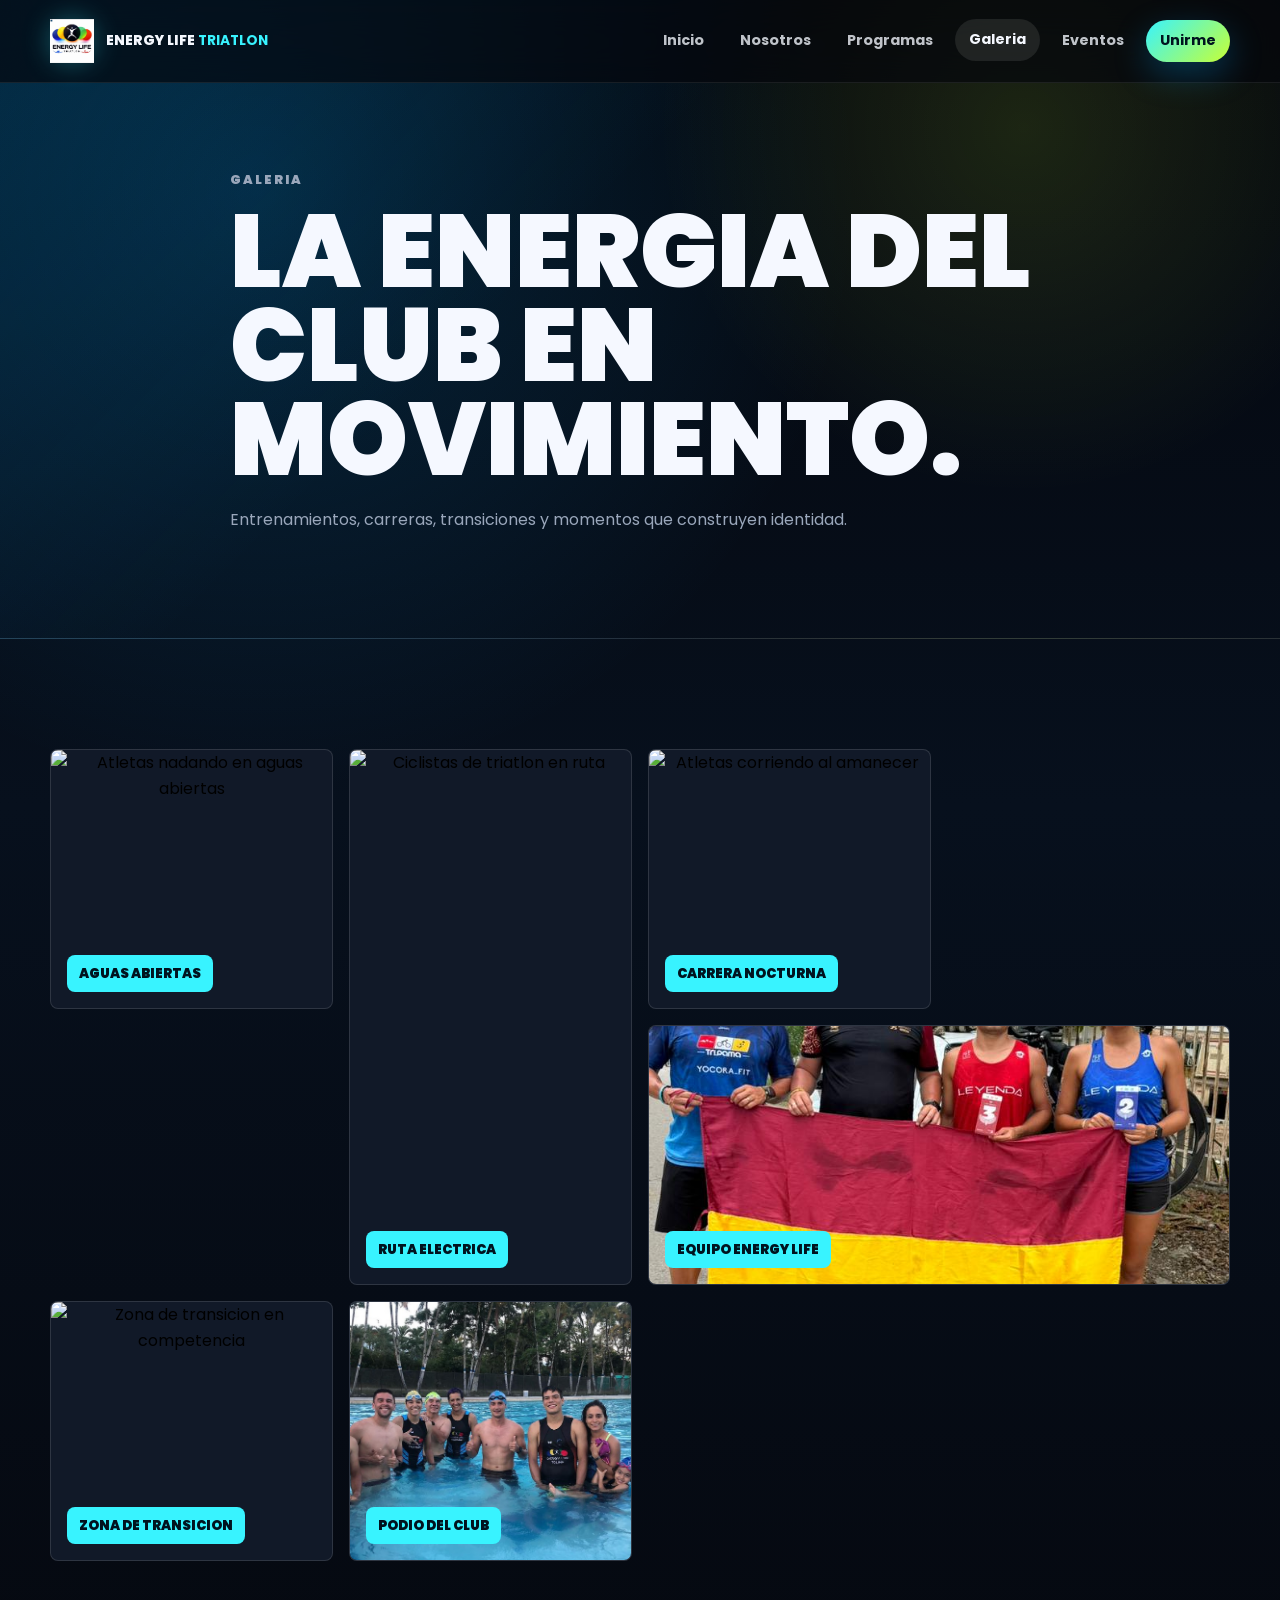
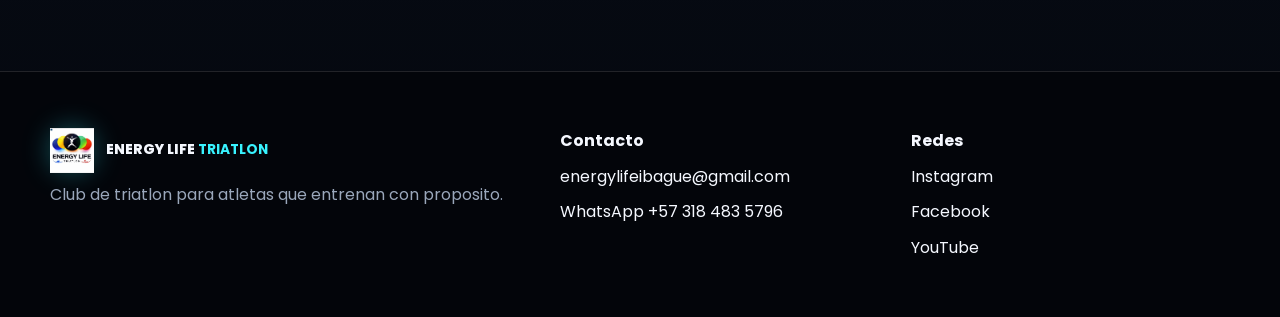
==== galeria.html @ 3352676f "Actualización" ====
<!DOCTYPE html>
<html lang="es">
<head>
  <meta charset="UTF-8">
  <meta name="viewport" content="width=device-width, initial-scale=1.0">
  <meta name="description" content="Galeria de entrenamientos, competencias y comunidad de Energy Life Triatlon.">
  <title>Galeria | Energy Life Triatlon</title>
  <link rel="preconnect" href="https://fonts.googleapis.com">
  <link rel="preconnect" href="https://fonts.gstatic.com" crossorigin>
  <link href="https://fonts.googleapis.com/css2?family=Poppins:wght@400;500;600;700;800;900&display=swap" rel="stylesheet">
  <link rel="stylesheet" href="css/styles.css">
</head>
<body>
  <header class="site-header">
    <nav class="navbar container" aria-label="Navegacion principal">
      <a class="brand" href="index.html"><span class="brand-mark"><img src="images/log.png" alt="Energy Life Triatlon"></span><span class="brand-text">Energy Life <strong>Triatlon</strong></span></a>
      <button class="nav-toggle" type="button" aria-label="Abrir menu" aria-expanded="false"><span></span><span></span><span></span></button>
      <ul class="nav-menu">
        <li><a href="index.html">Inicio</a></li>
        <li><a href="nosotros.html">Nosotros</a></li>
        <li><a href="programas.html">Programas</a></li>
        <li><a class="active" href="galeria.html">Galeria</a></li>
        <li><a href="eventos.html">Eventos</a></li>
        <li><a class="nav-cta" href="contacto.html">Unirme</a></li>
      </ul>
    </nav>
  </header>

  <main>
    <section class="page-hero">
      <div class="container narrow reveal">
        <p class="eyebrow">Galeria</p>
        <h1>La energia del club en movimiento.</h1>
        <p>Entrenamientos, carreras, transiciones y momentos que construyen identidad.</p>
      </div>
    </section>

    <section class="section">
      <div class="container gallery-grid">
        <button class="gallery-item reveal" type="button" data-lightbox="images/gallery-swim.svg" data-title="Aguas abiertas"><img src="images/gallery-swim.svg" alt="Atletas nadando en aguas abiertas"><span>Aguas abiertas</span></button>
        <button class="gallery-item tall reveal" type="button" data-lightbox="images/gallery-bike.svg" data-title="Ruta electrica"><img src="images/gallery-bike.svg" alt="Ciclistas de triatlon en ruta"><span>Ruta electrica</span></button>
        <button class="gallery-item reveal" type="button" data-lightbox="images/gallery-run.svg" data-title="Carrera nocturna"><img src="images/gallery-run.svg" alt="Atletas corriendo al amanecer"><span>Carrera nocturna</span></button>
        <button class="gallery-item wide reveal" type="button" data-lightbox="images/gallery-team.svg" data-title="Equipo Energy Life"><img src="images/equipo trabajo.jpeg" alt="Equipo Energy Life Triatlon reunido"><span>Equipo Energy Life</span></button>
        <button class="gallery-item reveal" type="button" data-lightbox="images/gallery-transition.svg" data-title="Zona de transicion"><img src="images/gallery-transition.svg" alt="Zona de transicion en competencia"><span>Zona de transicion</span></button>
        <button class="gallery-item reveal" type="button" data-lightbox="images/gallery-podium.svg" data-title="Podio del club"><img src="images/trayectoria 1.png" alt="Atletas celebrando resultados en podio"><span>Podio del club</span></button>
      </div>
    </section>
  </main>

  <div class="lightbox" aria-hidden="true">
    <button class="lightbox-close" type="button" aria-label="Cerrar galeria">&times;</button>
    <img src="images/trayectoria 1.png" alt="">
    <p></p>
  </div>

  <footer class="site-footer">
    <div class="container footer-grid">
      <div><a class="brand" href="index.html"><span class="brand-mark"><img src="images/log.png" alt="Energy Life Triatlon"></span><span class="brand-text">Energy Life <strong>Triatlon</strong></span></a><p>Club de triatlon para atletas que entrenan con proposito.</p></div>
      <div><strong>Contacto</strong><a href="mailto:energylifeibague@gmail.com">energylifeibague@gmail.com</a><a href="https://wa.me/573184835796">WhatsApp +57 318 483 5796</a></div>
      <div><strong>Redes</strong><a href="https://www.instagram.com/energy_life_triatlon?utm_source=ig_web_button_share_sheet&igsh=ZDNlZDc0MzIxNw==">Instagram</a><a href="https://www.facebook.com/energylifeibague">Facebook</a><a href="https://www.youtube.com/@JuliethArboledaMachado">YouTube</a></div>
    </div>
  </footer>
  <script src="js/script.js"></script>
</body>
</html>
---- css/styles.css ----
/* Sistema visual premium para Energy Life Triatlon */
:root {
  --bg: #05070d;
  --bg-soft: #0b111d;
  --panel: rgba(13, 21, 35, 0.82);
  --panel-solid: #111928;
  --line: rgba(255, 255, 255, 0.12);
  --text: #f5f8ff;
  --muted: #9aa7bb;
  --electric: #00a7ff;
  --electric-2: #38f3ff;
  --lime: #c7ff35;
  --red: #ff2d55;
  --shadow: 0 24px 80px rgba(0, 167, 255, 0.18);
  --radius: 8px;
}

* {
  box-sizing: border-box;
}

html {
  scroll-behavior: smooth;
}

body {
  margin: 0;
  font-family: "Poppins", Arial, sans-serif;
  color: var(--text);
  background:
    radial-gradient(circle at 20% 10%, rgba(0, 167, 255, 0.18), transparent 30%),
    linear-gradient(180deg, #04060c 0%, #07101d 42%, #05070d 100%);
  line-height: 1.6;
  overflow-x: hidden;
}

body.nav-open {
  overflow: hidden;
}

img {
  display: block;
  max-width: 100%;
}

a {
  color: inherit;
  text-decoration: none;
}

button,
input,
textarea,
select {
  font: inherit;
}

.container {
  width: min(1180px, calc(100% - 40px));
  margin: 0 auto;
}

.narrow {
  max-width: 820px;
}

.site-header {
  position: fixed;
  inset: 0 0 auto;
  z-index: 50;
  border-bottom: 1px solid rgba(255, 255, 255, 0.08);
  background: rgba(5, 7, 13, 0.68);
  backdrop-filter: blur(18px);
}

.navbar {
  min-height: 82px;
  display: flex;
  align-items: center;
  justify-content: space-between;
  gap: 24px;
}

.brand {
  display: inline-flex;
  align-items: center;
  gap: 12px;
  min-width: fit-content;
}

.brand-mark {
  display: grid;
  place-items: center;
  width: 44px;
  height: 44px;
  color: #00131f;
  background: linear-gradient(135deg, var(--electric-2), var(--lime));
  border-radius: 50%;
  font-size: 0.78rem;
  font-weight: 900;
  letter-spacing: 0;
  box-shadow: 0 0 28px rgba(56, 243, 255, 0.36);
}

.brand-text {
  font-weight: 800;
  letter-spacing: 0;
  text-transform: uppercase;
  font-size: 0.86rem;
}

.brand-text strong {
  color: var(--electric-2);
}

.nav-menu {
  display: flex;
  align-items: center;
  gap: 8px;
  padding: 0;
  margin: 0;
  list-style: none;
}

.nav-menu a {
  display: inline-flex;
  align-items: center;
  min-height: 42px;
  padding: 0 14px;
  color: rgba(245, 248, 255, 0.78);
  border-radius: 999px;
  font-size: 0.9rem;
  font-weight: 700;
  transition: color 0.25s ease, background 0.25s ease, transform 0.25s ease;
}

.nav-menu a:hover,
.nav-menu a.active {
  color: var(--text);
  background: rgba(255, 255, 255, 0.09);
  transform: translateY(-1px);
}

.nav-menu .nav-cta {
  color: #00131f;
  background: linear-gradient(135deg, var(--electric-2), var(--lime));
  box-shadow: 0 12px 34px rgba(0, 167, 255, 0.28);
}

.nav-toggle {
  display: none;
  width: 44px;
  height: 44px;
  border: 1px solid var(--line);
  border-radius: var(--radius);
  background: rgba(255, 255, 255, 0.06);
  cursor: pointer;
}

.nav-toggle span {
  display: block;
  width: 20px;
  height: 2px;
  margin: 5px auto;
  background: var(--text);
  transition: transform 0.25s ease, opacity 0.25s ease;
}

.hero {
  position: relative;
  min-height: 100vh;
  display: grid;
  align-items: end;
  isolation: isolate;
  overflow: hidden;
}

.hero-media {
  position: absolute;
  inset: 0;
  width: 100%;
  height: 100%;
  object-fit: cover;
  z-index: -3;
}

.hero-overlay {
  position: absolute;
  inset: 0;
  z-index: -2;
  background:
    linear-gradient(90deg, rgba(5, 7, 13, 0.94) 0%, rgba(5, 7, 13, 0.58) 46%, rgba(5, 7, 13, 0.22) 100%),
    linear-gradient(180deg, rgba(5, 7, 13, 0.18) 0%, rgba(5, 7, 13, 0.98) 100%);
}

.hero-content {
  padding: 160px 0 110px;
}

.eyebrow {
  margin: 0 0 14px;
  color: var(--electric-2);
  font-size: 0.78rem;
  font-weight: 900;
  letter-spacing: 0.16em;
  text-transform: uppercase;
}

h1,
h2,
h3,
p {
  margin-top: 0;
}

h1 {
  max-width: 920px;
  margin-bottom: 20px;
  font-size: clamp(3.2rem, 8vw, 7.8rem);
  line-height: 0.92;
  font-weight: 900;
  letter-spacing: 0;
  text-transform: uppercase;
}

h2 {
  margin-bottom: 18px;
  font-size: clamp(2rem, 4vw, 4.4rem);
  line-height: 1.02;
  font-weight: 900;
  letter-spacing: 0;
  text-transform: uppercase;
}

h3 {
  margin-bottom: 12px;
  font-size: 1.2rem;
  line-height: 1.2;
}

.hero-copy {
  max-width: 660px;
  color: rgba(245, 248, 255, 0.82);
  font-size: clamp(1rem, 2vw, 1.24rem);
}

.hero-actions,
.cta-content,
.section-heading {
  display: flex;
  align-items: center;
  gap: 16px;
  flex-wrap: wrap;
}

.btn {
  display: inline-flex;
  align-items: center;
  justify-content: center;
  min-height: 50px;
  padding: 0 22px;
  border: 1px solid transparent;
  border-radius: var(--radius);
  font-weight: 900;
  text-transform: uppercase;
  transition: transform 0.25s ease, box-shadow 0.25s ease, border-color 0.25s ease, background 0.25s ease;
}

.btn:hover {
  transform: translateY(-3px);
}

.btn-primary {
  color: #00131f;
  background: linear-gradient(135deg, var(--electric-2), var(--lime));
  box-shadow: 0 18px 42px rgba(0, 167, 255, 0.28);
}

.btn-ghost {
  color: var(--text);
  border-color: rgba(255, 255, 255, 0.22);
  background: rgba(255, 255, 255, 0.06);
}

.btn-ghost:hover {
  border-color: var(--electric-2);
  box-shadow: 0 18px 42px rgba(0, 167, 255, 0.18);
}

.stats-band {
  border-block: 1px solid var(--line);
  background: rgba(255, 255, 255, 0.035);
}

.stats-grid {
  display: grid;
  grid-template-columns: repeat(4, 1fr);
}

.stats-grid article {
  padding: 34px 28px;
  border-left: 1px solid var(--line);
}

.stats-grid article:last-child {
  border-right: 1px solid var(--line);
}

.stats-grid strong {
  display: block;
  color: var(--electric-2);
  font-size: clamp(2rem, 4vw, 4rem);
  line-height: 1;
  font-weight: 900;
}

.stats-grid span,
.footer-grid p,
.section-copy p,
.program-card p,
.info-card p,
.value-card p,
.coach-card p,
.program-detail p,
.event-card p,
.contact-panel p {
  color: var(--muted);
}

.section {
  padding: 110px 0;
}

.split-grid,
.story-grid,
.contact-grid,
.events-layout,
.page-hero-grid {
  display: grid;
  grid-template-columns: minmax(0, 1fr) minmax(320px, 0.86fr);
  align-items: center;
  gap: 44px;
}

.section-copy p {
  max-width: 660px;
}

.feature-panel,
.info-card,
.program-detail,
.calendar-card,
.contact-form,
.contact-panel {
  position: relative;
  padding: 34px;
  border: 1px solid var(--line);
  border-radius: var(--radius);
  background: linear-gradient(145deg, rgba(255, 255, 255, 0.09), rgba(255, 255, 255, 0.025));
  box-shadow: var(--shadow);
  overflow: hidden;
}

.feature-panel::before,
.program-detail::before,
.contact-panel::before {
  content: "";
  position: absolute;
  inset: 0 0 auto;
  height: 3px;
  background: linear-gradient(90deg, var(--electric), var(--lime), var(--red));
}

.panel-kicker,
.program-number {
  display: inline-flex;
  margin-bottom: 18px;
  color: var(--lime);
  font-weight: 900;
  text-transform: uppercase;
}

.check-list,
.program-detail ul,
.calendar-list {
  padding: 0;
  margin: 0;
  list-style: none;
}

.check-list li,
.program-detail li {
  position: relative;
  padding-left: 24px;
  margin-top: 12px;
  color: rgba(245, 248, 255, 0.82);
}

.check-list li::before,
.program-detail li::before {
  content: "";
  position: absolute;
  left: 0;
  top: 0.7em;
  width: 9px;
  height: 9px;
  background: var(--electric-2);
  box-shadow: 0 0 18px var(--electric-2);
}

.text-link {
  display: inline-flex;
  align-items: center;
  margin-top: 12px;
  color: var(--electric-2);
  font-weight: 900;
  text-transform: uppercase;
}

.text-link::after {
  content: ">";
  margin-left: 10px;
  transition: transform 0.25s ease;
}

.text-link:hover::after {
  transform: translateX(6px);
}

.program-preview,
.values-section,
.results-section,
.training-lab {
  background: rgba(255, 255, 255, 0.025);
}

.section-heading {
  justify-content: space-between;
  margin-bottom: 34px;
}

.section-heading h2 {
  max-width: 820px;
}

.card-grid {
  display: grid;
  gap: 18px;
}

.card-grid.three {
  grid-template-columns: repeat(3, 1fr);
}

.card-grid.four {
  grid-template-columns: repeat(4, 1fr);
}

.program-card,
.value-card,
.coach-card,
.result-card {
  min-height: 230px;
  padding: 28px;
  border: 1px solid var(--line);
  border-radius: var(--radius);
  background: var(--panel);
  transition: transform 0.28s ease, border-color 0.28s ease, background 0.28s ease;
}

.program-card:hover,
.value-card:hover,
.coach-card:hover,
.result-card:hover,
.gallery-item:hover {
  transform: translateY(-8px);
  border-color: rgba(56, 243, 255, 0.55);
  background: rgba(15, 28, 48, 0.92);
}

.program-card span,
.value-card span {
  color: var(--electric-2);
  font-weight: 900;
}

.cta-strip {
  padding: 70px 0;
  background: linear-gradient(135deg, rgba(0, 167, 255, 0.22), rgba(199, 255, 53, 0.12));
  border-block: 1px solid var(--line);
}

.cta-content {
  justify-content: space-between;
}

.cta-content h2 {
  max-width: 760px;
  margin-bottom: 0;
}

.page-hero {
  padding: 170px 0 90px;
  background:
    linear-gradient(135deg, rgba(0, 167, 255, 0.16), transparent 42%),
    radial-gradient(circle at 80% 20%, rgba(199, 255, 53, 0.12), transparent 32%);
  border-bottom: 1px solid var(--line);
}

.page-hero.compact {
  padding-bottom: 70px;
}

.page-hero p {
  color: var(--muted);
}

.page-hero-image,
.wide-visual {
  width: 100%;
  border: 1px solid var(--line);
  border-radius: var(--radius);
  box-shadow: var(--shadow);
}

.mission-cards {
  display: grid;
  gap: 18px;
}

.team-grid {
  display: grid;
  grid-template-columns: repeat(4, 1fr);
  gap: 18px;
}

.coach-avatar {
  display: grid;
  place-items: center;
  width: 72px;
  height: 72px;
  margin-bottom: 24px;
  color: #00131f;
  border-radius: 50%;
  background: linear-gradient(135deg, var(--electric-2), var(--lime));
  font-weight: 900;
}

.program-grid {
  display: grid;
  grid-template-columns: repeat(2, 1fr);
  gap: 20px;
}

.program-detail.featured {
  background: linear-gradient(145deg, rgba(0, 167, 255, 0.18), rgba(255, 255, 255, 0.04));
}

.gallery-grid {
  display: grid;
  grid-template-columns: repeat(4, 1fr);
  grid-auto-rows: 260px;
  gap: 16px;
}

.gallery-item {
  position: relative;
  min-width: 0;
  padding: 0;
  border: 1px solid var(--line);
  border-radius: var(--radius);
  background: var(--panel-solid);
  overflow: hidden;
  cursor: pointer;
  transition: transform 0.28s ease, border-color 0.28s ease;
}

.gallery-item img {
  width: 100%;
  height: 100%;
  object-fit: cover;
  transition: transform 0.45s ease, filter 0.45s ease;
}

.gallery-item:hover img {
  transform: scale(1.06);
  filter: saturate(1.25);
}

.gallery-item span {
  position: absolute;
  left: 16px;
  bottom: 16px;
  padding: 8px 12px;
  color: #00131f;
  background: var(--electric-2);
  border-radius: var(--radius);
  font-size: 0.82rem;
  font-weight: 900;
  text-transform: uppercase;
}

.gallery-item.wide {
  grid-column: span 2;
}

.gallery-item.tall {
  grid-row: span 2;
}

.lightbox {
  position: fixed;
  inset: 0;
  z-index: 100;
  display: none;
  place-items: center;
  padding: 34px;
  background: rgba(2, 4, 8, 0.92);
}

.lightbox.open {
  display: grid;
}

.lightbox img {
  max-height: 78vh;
  border: 1px solid var(--line);
  border-radius: var(--radius);
  box-shadow: var(--shadow);
}

.lightbox p {
  margin: 18px 0 0;
  color: var(--text);
  font-weight: 900;
  text-transform: uppercase;
}

.lightbox-close {
  position: fixed;
  top: 24px;
  right: 24px;
  width: 48px;
  height: 48px;
  color: var(--text);
  border: 1px solid var(--line);
  border-radius: 50%;
  background: rgba(255, 255, 255, 0.1);
  font-size: 2rem;
  line-height: 1;
  cursor: pointer;
}

.events-layout {
  align-items: start;
}

.event-list {
  display: grid;
  gap: 18px;
}

.event-card {
  display: grid;
  grid-template-columns: auto 1fr auto;
  align-items: center;
  gap: 22px;
  padding: 26px;
  border: 1px solid var(--line);
  border-radius: var(--radius);
  background: var(--panel);
}

.event-date {
  display: grid;
  place-items: center;
  width: 82px;
  height: 82px;
  color: #00131f;
  background: linear-gradient(135deg, var(--electric-2), var(--lime));
  border-radius: var(--radius);
}

.event-date strong {
  font-size: 2rem;
  line-height: 1;
}

.calendar-list li,
.contact-links a {
  display: flex;
  justify-content: space-between;
  gap: 18px;
  padding: 18px 0;
  border-bottom: 1px solid var(--line);
}

.calendar-list span,
.contact-links span,
.map-card span {
  color: var(--muted);
}

.results-grid {
  display: grid;
  grid-template-columns: repeat(3, 1fr);
  gap: 18px;
}

.result-card strong {
  display: block;
  color: var(--electric-2);
  font-size: 4rem;
  line-height: 1;
}

.contact-grid {
  align-items: start;
}

.contact-form {
  display: grid;
  gap: 18px;
}

.contact-form label {
  display: grid;
  gap: 8px;
  color: rgba(245, 248, 255, 0.9);
  font-weight: 700;
}

.contact-form input,
.contact-form textarea,
.contact-form select {
  width: 100%;
  color: var(--text);
  border: 1px solid var(--line);
  border-radius: var(--radius);
  background: rgba(255, 255, 255, 0.06);
  padding: 14px 16px;
  outline: none;
  transition: border-color 0.25s ease, box-shadow 0.25s ease;
}

.contact-form input:focus,
.contact-form textarea:focus,
.contact-form select:focus {
  border-color: var(--electric-2);
  box-shadow: 0 0 0 4px rgba(56, 243, 255, 0.12);
}

.contact-form select option {
  color: #06101c;
}

.form-status {
  min-height: 24px;
  margin: 0;
  color: var(--lime);
  font-weight: 700;
}

.contact-links {
  display: grid;
  margin: 22px 0;
}

.contact-links a:hover strong {
  color: var(--electric-2);
}

.map-card {
  padding: 24px;
  border: 1px solid var(--line);
  border-radius: var(--radius);
  background:
    linear-gradient(135deg, rgba(0, 167, 255, 0.16), rgba(199, 255, 53, 0.08)),
    repeating-linear-gradient(45deg, rgba(255, 255, 255, 0.03) 0 2px, transparent 2px 12px);
}

.site-footer {
  padding: 56px 0;
  border-top: 1px solid var(--line);
  background: #03050a;
}

.footer-grid {
  display: grid;
  grid-template-columns: 1.5fr 1fr 1fr;
  gap: 32px;
}

.footer-grid div {
  display: grid;
  gap: 10px;
  align-content: start;
}

.footer-grid a:hover {
  color: var(--electric-2);
}

.reveal {
  opacity: 0;
  transform: translateY(28px);
  transition: opacity 0.7s ease, transform 0.7s ease;
}

.reveal.visible {
  opacity: 1;
  transform: translateY(0);
}

@media (max-width: 920px) {
  .nav-toggle {
    display: block;
    z-index: 60;
  }

  .nav-menu {
    position: fixed;
    inset: 82px 0 0;
    display: grid;
    align-content: start;
    gap: 8px;
    padding: 24px;
    background: rgba(5, 7, 13, 0.96);
    transform: translateX(100%);
    transition: transform 0.28s ease;
  }

  body.nav-open .nav-menu {
    transform: translateX(0);
  }

  body.nav-open .nav-toggle span:nth-child(1) {
    transform: translateY(7px) rotate(45deg);
  }

  body.nav-open .nav-toggle span:nth-child(2) {
    opacity: 0;
  }

  body.nav-open .nav-toggle span:nth-child(3) {
    transform: translateY(-7px) rotate(-45deg);
  }

  .nav-menu a {
    width: 100%;
    min-height: 52px;
    justify-content: center;
  }

  .stats-grid,
  .card-grid.three,
  .card-grid.four,
  .team-grid,
  .program-grid,
  .results-grid,
  .footer-grid,
  .split-grid,
  .story-grid,
  .contact-grid,
  .events-layout,
  .page-hero-grid {
    grid-template-columns: 1fr;
  }

  .stats-grid article,
  .stats-grid article:last-child {
    border: 1px solid var(--line);
  }

  .gallery-grid {
    grid-template-columns: repeat(2, 1fr);
  }

  .event-card {
    grid-template-columns: 1fr;
  }
}

@media (max-width: 620px) {
  .container {
    width: min(100% - 28px, 1180px);
  }

  .brand-text {
    font-size: 0.74rem;
  }

  .hero-content {
    padding-bottom: 76px;
  }

  h1 {
    font-size: clamp(2.7rem, 17vw, 4.4rem);
  }

  .section,
  .page-hero {
    padding-block: 78px;
  }

  .page-hero {
    padding-top: 138px;
  }

  .gallery-grid {
    grid-template-columns: 1fr;
    grid-auto-rows: 250px;
  }

  .gallery-item.wide,
  .gallery-item.tall {
    grid-column: auto;
    grid-row: auto;
  }

  .feature-panel,
  .info-card,
  .program-detail,
  .calendar-card,
  .contact-form,
  .contact-panel {
    padding: 24px;
  }

  .hero-actions,
  .cta-content {
    align-items: stretch;
    flex-direction: column;
  }

  .btn {
    width: 100%;
  }
  .page-hero{
    position: relative;
    overflow: hidden;
}

.page-hero-image{
    position: absolute;
    top: 0;
    left: 0;

    width: 100%;
    height: 100%;

    object-fit: cover;

    z-index: 1;

    opacity: 0.3; /* ajusta entre 0.2 y 0.5 */
}

.page-hero-grid{
    position: relative;
    z-index: 2;
    grid-template-columns: 1fr;
}
.page-hero h1{
    font-size: clamp(2rem, 5vw, 4rem);
    max-width: 700px;
}

.page-hero p{
    font-size: 1rem;
    max-width: 600px;
}
.page-hero{
    background-image: url("../images/trayectoria 2.png");
    background-size: cover;
    background-position: center;
    background-repeat: no-repeat;
}
}
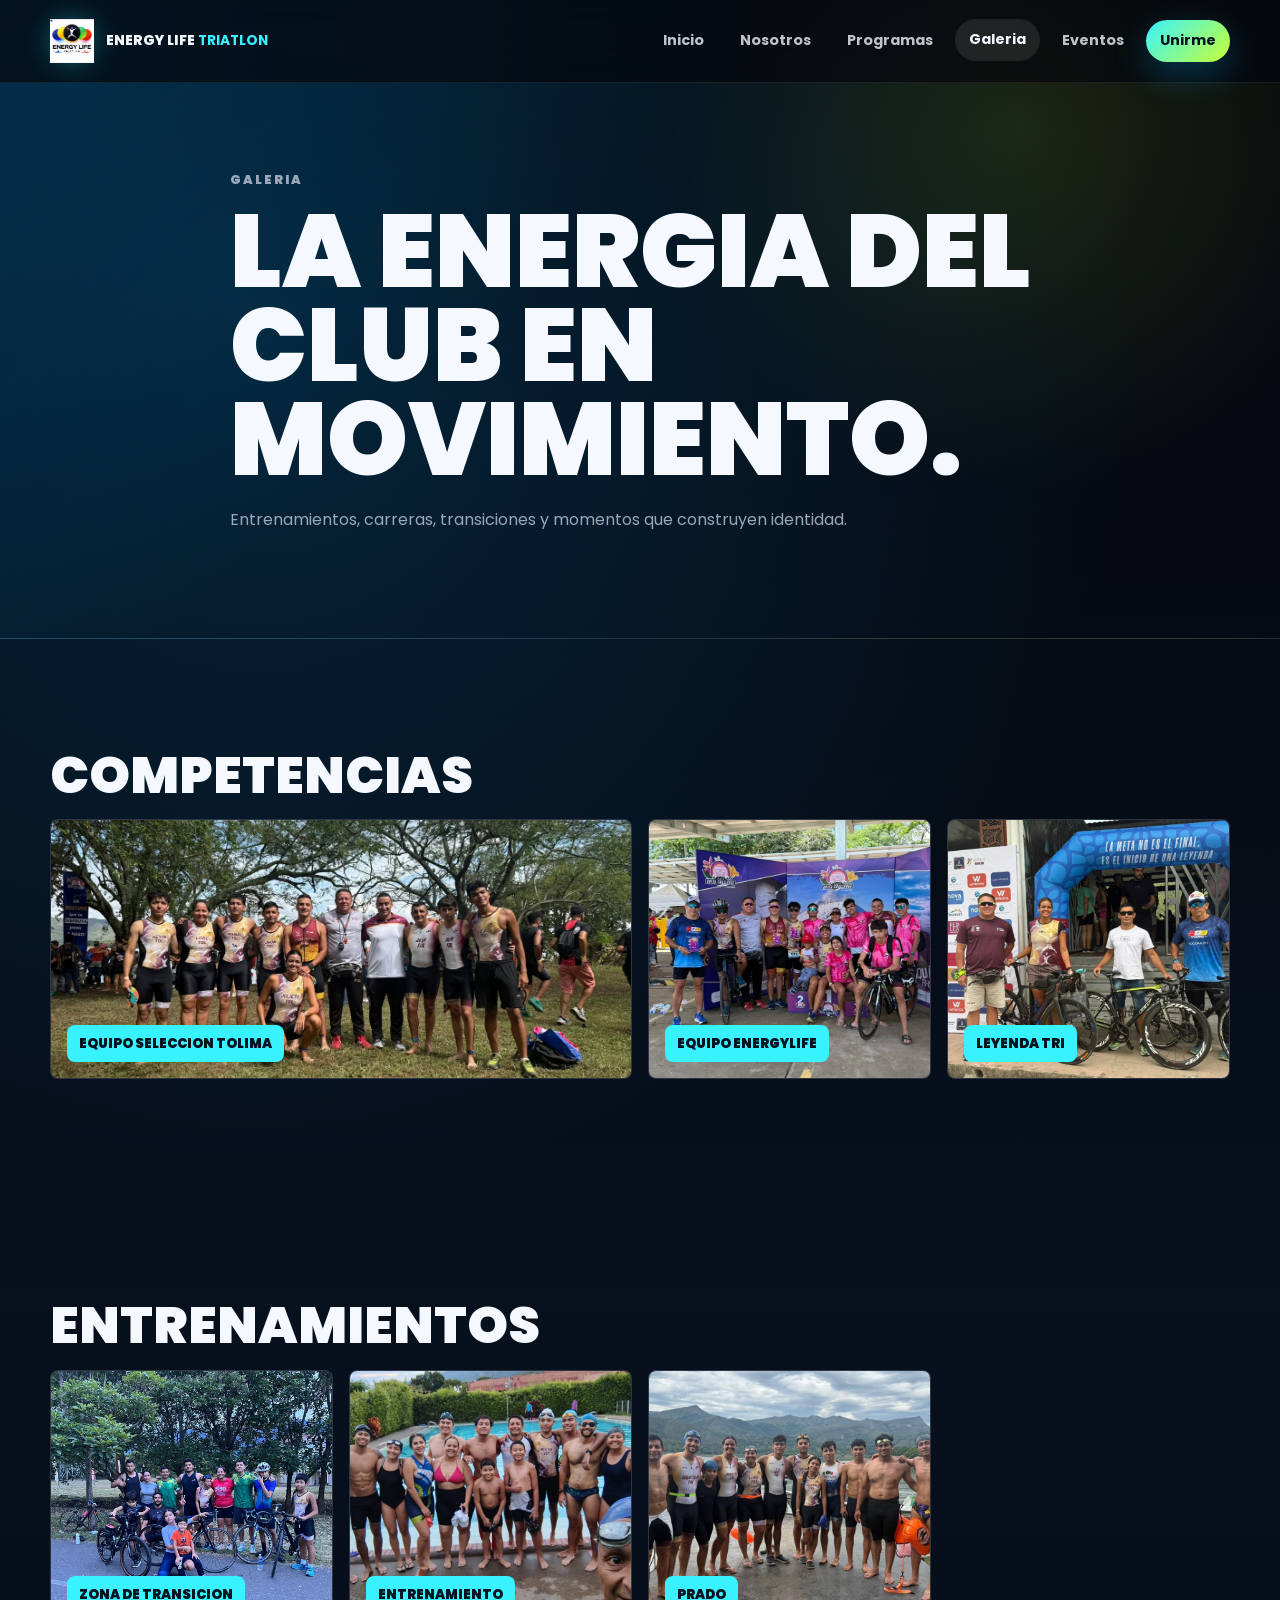
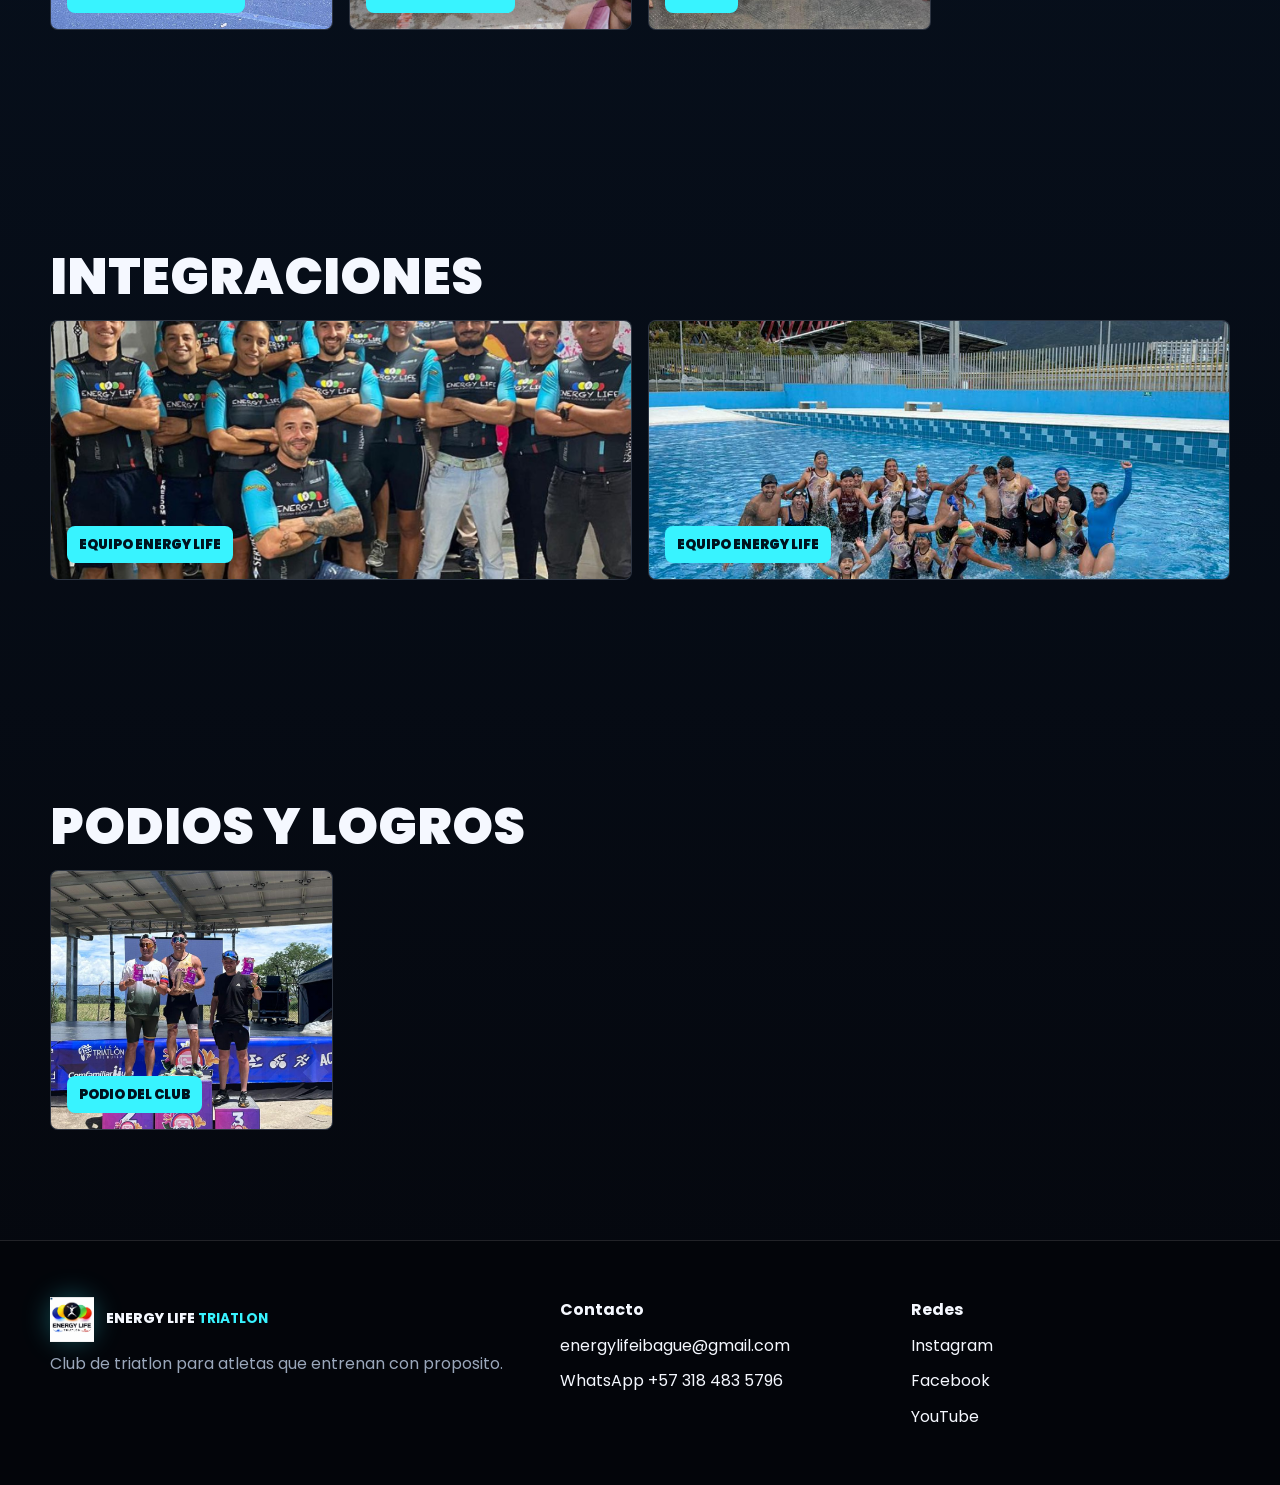
==== commit 6dcdb622: "Actualizacion entrenadores y galeria" ====
--- a/galeria.html
+++ b/galeria.html
@@ -35,16 +35,126 @@
       </div>
     </section>
 
+    <!--
+      ============================================================
+      COMO AGREGAR IMAGENES NUEVAS
+      ============================================================
+      1. Sube tu imagen a la carpeta /images.
+      2. Copia un bloque <button class="gallery-item ..."> completo
+         dentro de la seccion que quieras (ej: Competencia Abril).
+      3. Cambia:
+         - src de la imagen (dos veces: en data-lightbox y en <img src>)
+         - alt (descripcion de la imagen, para accesibilidad)
+         - data-title (titulo que aparece en el lightbox)
+         - el texto dentro de <span>...</span> (titulo visible en la tarjeta)
+      4. Clases opcionales para variar el tamano de la tarjeta:
+         - sin clase extra  -> tamano normal
+         - clase "tall"     -> tarjeta mas alta
+         - clase "wide"     -> tarjeta mas ancha
+      ============================================================
+    -->
+
+    <!-- ================= SECCION: COMPETENCIA ABRIL ================= -->
     <section class="section">
-      <div class="container gallery-grid">
-        <button class="gallery-item reveal" type="button" data-lightbox="images/gallery-swim.svg" data-title="Aguas abiertas"><img src="images/gallery-swim.svg" alt="Atletas nadando en aguas abiertas"><span>Aguas abiertas</span></button>
-        <button class="gallery-item tall reveal" type="button" data-lightbox="images/gallery-bike.svg" data-title="Ruta electrica"><img src="images/gallery-bike.svg" alt="Ciclistas de triatlon en ruta"><span>Ruta electrica</span></button>
-        <button class="gallery-item reveal" type="button" data-lightbox="images/gallery-run.svg" data-title="Carrera nocturna"><img src="images/gallery-run.svg" alt="Atletas corriendo al amanecer"><span>Carrera nocturna</span></button>
-        <button class="gallery-item wide reveal" type="button" data-lightbox="images/gallery-team.svg" data-title="Equipo Energy Life"><img src="images/equipo trabajo.jpeg" alt="Equipo Energy Life Triatlon reunido"><span>Equipo Energy Life</span></button>
-        <button class="gallery-item reveal" type="button" data-lightbox="images/gallery-transition.svg" data-title="Zona de transicion"><img src="images/gallery-transition.svg" alt="Zona de transicion en competencia"><span>Zona de transicion</span></button>
-        <button class="gallery-item reveal" type="button" data-lightbox="images/gallery-podium.svg" data-title="Podio del club"><img src="images/trayectoria 1.png" alt="Atletas celebrando resultados en podio"><span>Podio del club</span></button>
+      <div class="container">
+        <h2 class="section-title reveal">Competencias</h2>
+        <div class="gallery-grid">
+
+          <button class="gallery-item wide reveal" type="button" data-lightbox="images/opita equipo.jpeg" data-title="podio">
+            <img src="images/opita equipo.jpeg" alt="Atletas nadando en aguas abiertas">
+            <span>Equipo Seleccion Tolima</span>
+          </button>
+
+          <button class="gallery-item reveal" type="button" data-lightbox="images/opita equipo 3.jpeg" data-title="equipo energylife">
+            <img src="images/opita equipo 3.jpeg" alt="Ciclistas de triatlon en ruta">
+            <span>equipo energylife</span>
+          </button>
+
+          <button class="gallery-item reveal" type="button" data-lightbox="images/leyenda tri.jpeg" data-title="leyenda tri">
+            <img src="images/leyenda tri.jpeg" alt="Atletas corriendo al amanecer">
+            <span>leyenda tri</span>
+          </button>
+
+          <!-- AGREGA AQUI NUEVAS IMAGENES DE "COMPETENCIA ABRIL" -->
+
+        </div>
       </div>
     </section>
+
+    <!-- ================= SECCION: ENTRENAMIENTOS ================= -->
+    <section class="section">
+      <div class="container">
+        <h2 class="section-title reveal">Entrenamientos</h2>
+        <div class="gallery-grid">
+
+          <button class="gallery-item reveal" type="button" data-lightbox="images/entrenamiento bici (3).jpeg" data-title="Zona de transicion">
+            <img src="images/entrenamiento bici (3).jpeg" alt="Zona de transicion en competencia">
+            <span>Zona de transicion</span>
+          </button> 
+
+          <button class="gallery-item reveal" type="button" data-lightbox="images/entrenamiento (3).jpeg" data-title="entrenamiento">
+            <img src="images/entrenamiento (3).jpeg" alt="Zona de transicion en competencia">
+            <span>entrenamiento</span>
+          </button>
+
+          <button class="gallery-item reveal" type="button" data-lightbox="images/entrenamiento prado.jpeg" data-title="prado">
+            <img src="images/entrenamiento prado.jpeg" alt="Zona de transicion en competencia">
+            <span>prado</span>
+          </button>
+
+          <!-- AGREGA AQUI NUEVAS IMAGENES DE "ENTRENAMIENTOS" -->
+
+        </div>
+      </div>
+    </section>
+
+    <!-- ================= SECCION: INTEGRACIONES ================= -->
+    <section class="section">
+      <div class="container">
+        <h2 class="section-title reveal">Integraciones</h2>
+        <div class="gallery-grid">
+
+          <button class="gallery-item wide reveal" type="button" data-lightbox="images/integracion.jpeg" data-title="Equipo Energy Life">
+            <img src="images/trayectoria.png" alt="Equipo Energy Life Triatlon reunido">
+            <span>Equipo Energy Life</span>
+          </button>
+
+          <button class="gallery-item wide reveal" type="button" data-lightbox="images/integracion (2).jpeg" data-title="Equipo Energy Life">
+            <img src="images/integracion (2).jpeg" alt="Equipo Energy Life Triatlon reunido">
+            <span>Equipo Energy Life</span>
+          </button>
+          <!-- AGREGA AQUI NUEVAS IMAGENES DE "INTEGRACIONES" -->
+
+        </div>
+      </div>
+    </section>
+
+    <!-- ================= SECCION: PODIOS Y LOGROS ================= -->
+    <section class="section">
+      <div class="container">
+        <h2 class="section-title reveal">Podios y logros</h2>
+        <div class="gallery-grid">
+
+          <button class="gallery-item reveal" type="button" data-lightbox="images/opita (2).jpeg" data-title="Podio del club">
+            <img src="images/opita (2).jpeg" alt="Atletas celebrando resultados en podio">
+            <span>Podio del club</span>
+          </button>
+
+          <!-- AGREGA AQUI NUEVAS IMAGENES DE "PODIOS Y LOGROS" -->
+
+        </div>
+      </div>
+    </section>
+
+    <!--
+      ============================================================
+      PARA CREAR UNA SECCION NUEVA (ej: "Viajes del club"):
+      Copia un bloque <section class="section">...</section> completo,
+      cambia el texto de <h2 class="section-title"> y reemplaza
+      los gallery-item de adentro por los tuyos.
+      ============================================================
+    -->
+
   </main>
 
   <div class="lightbox" aria-hidden="true">
@@ -62,4 +172,4 @@
   </footer>
   <script src="js/script.js"></script>
 </body>
-</html>
+</html>
--- a/css/styles.css
+++ b/css/styles.css
@@ -975,6 +975,48 @@
     background-size: cover;
     background-position: center;
     background-repeat: no-repeat;
-}
-}
-
+    .team-grid-large{
+    display:flex;
+    flex-direction:column;
+    gap:50px;
+    margin-top:40px;
+}
+
+.coach-profile{
+    display:grid;
+    grid-template-columns:350px 1fr;
+    gap:40px;
+    align-items:center;
+
+    background:rgba(255,255,255,.05);
+    border-radius:24px;
+    overflow:hidden;
+    padding:24px;
+}
+
+.coach-profile img{
+    width:100%;
+    height:450px;
+    object-fit:cover;
+    border-radius:18px;
+}
+
+.coach-info h3{
+    font-size:2rem;
+    margin-bottom:10px;
+}
+
+.coach-info span{
+    display:block;
+    color:#4da6ff;
+    font-weight:600;
+    margin-bottom:20px;
+}
+
+.coach-info p{
+    font-size:1.1rem;
+    line-height:1.8;
+}
+}
+}
+
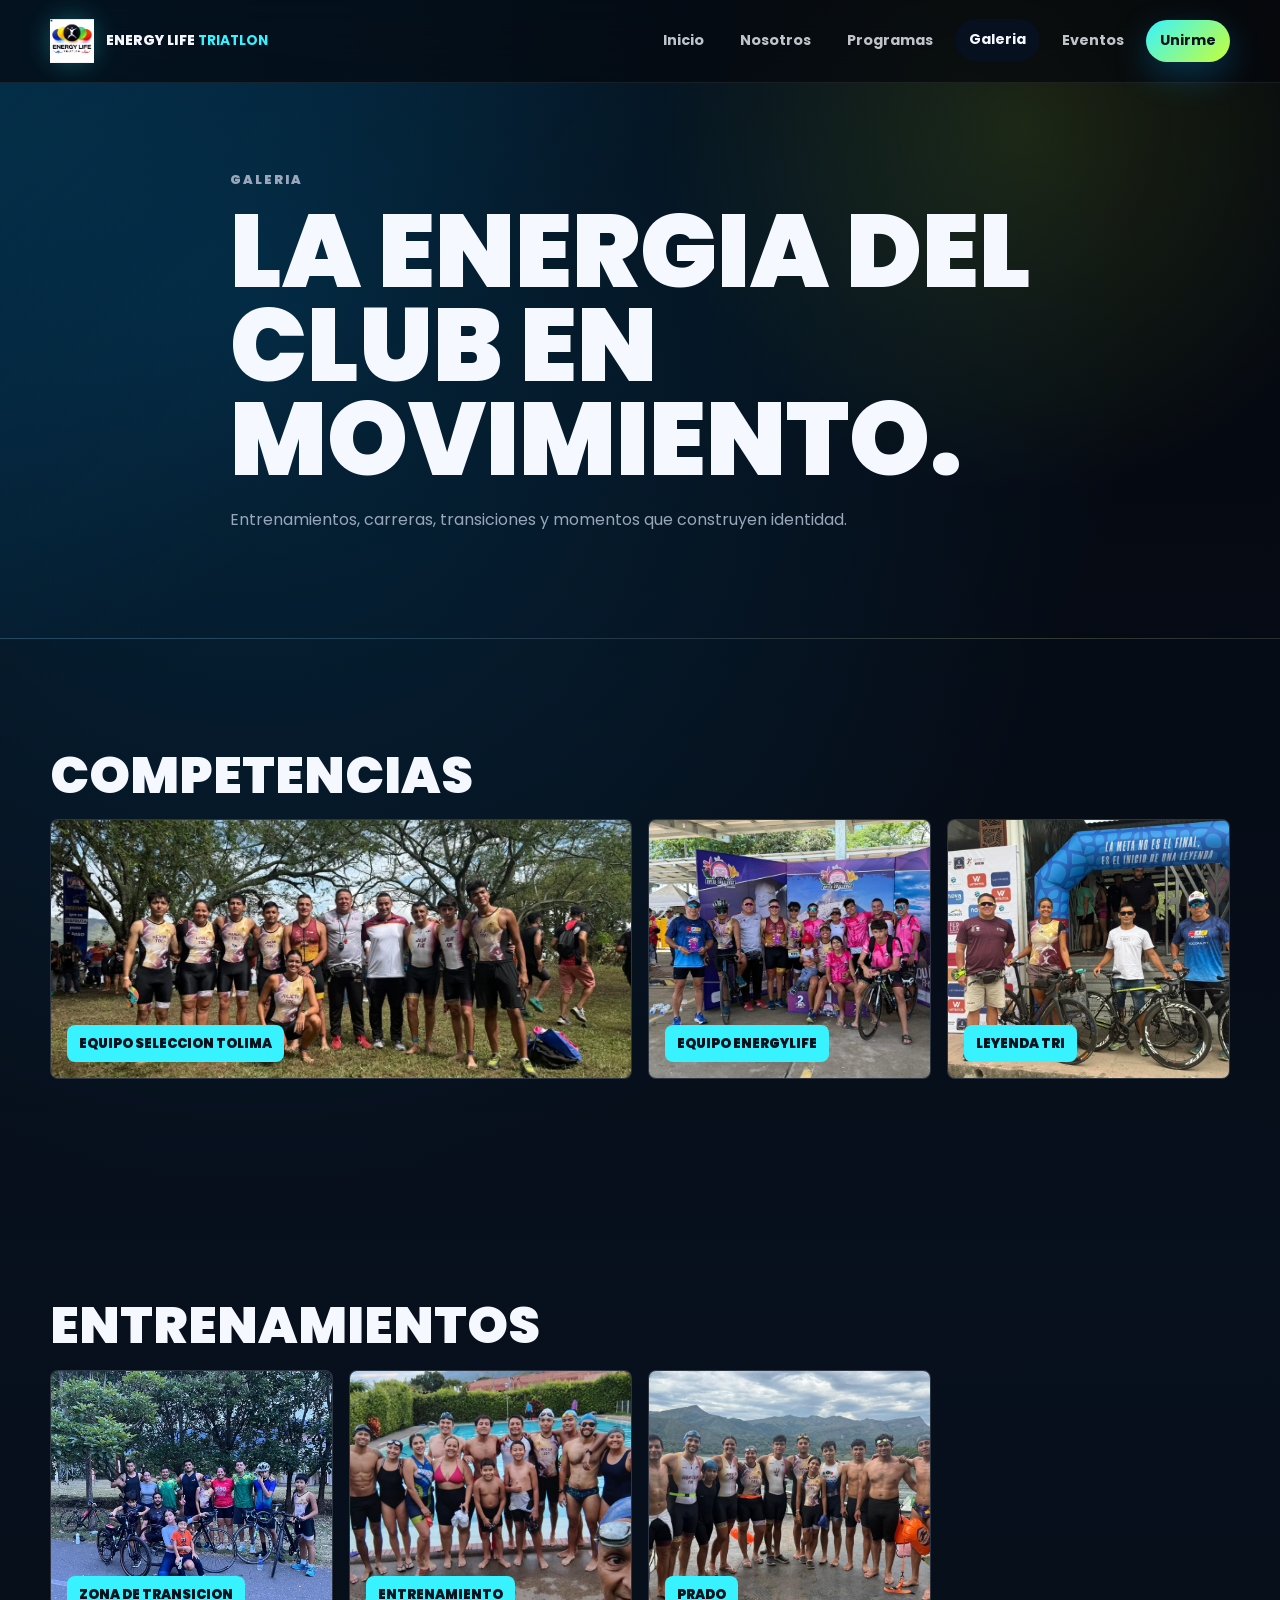
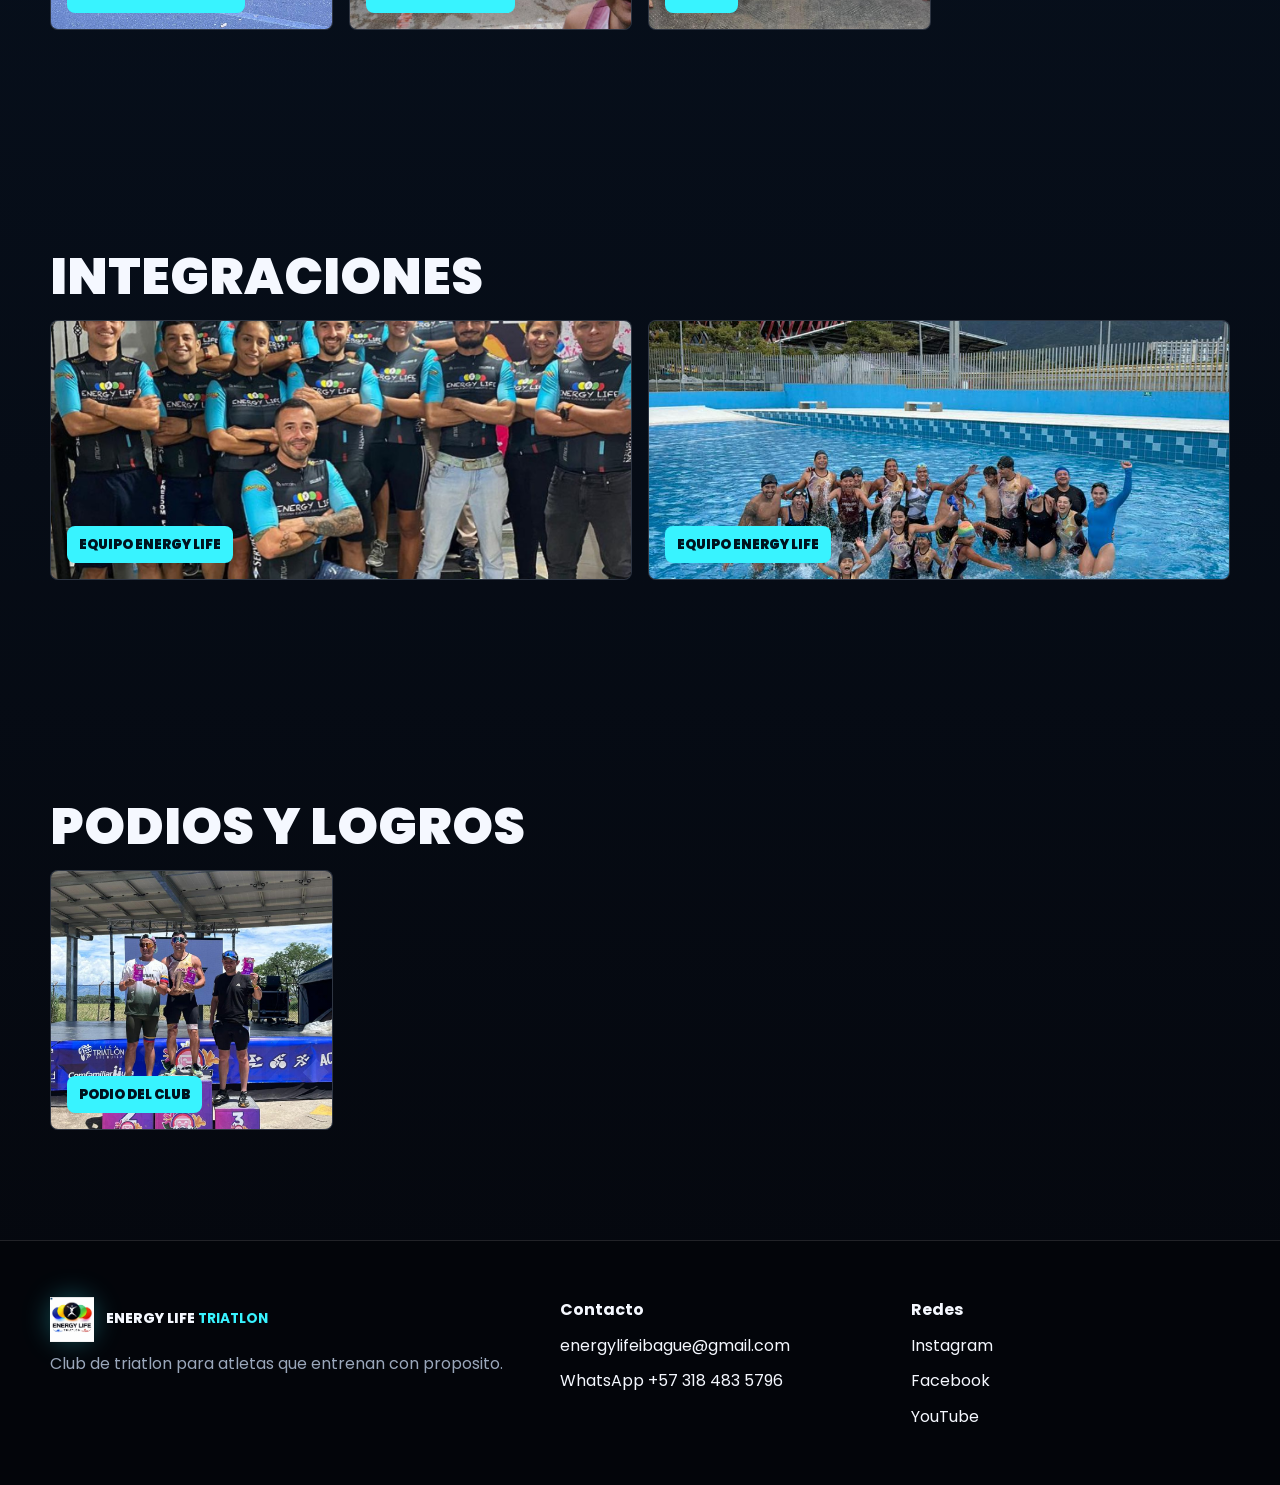
==== commit e757bd2f: "Mejoras en galeria y estilos" ====
--- a/galeria.html
+++ b/galeria.html
@@ -114,7 +114,7 @@
         <h2 class="section-title reveal">Integraciones</h2>
         <div class="gallery-grid">
 
-          <button class="gallery-item wide reveal" type="button" data-lightbox="images/integracion.jpeg" data-title="Equipo Energy Life">
+          <button class="gallery-item wide reveal" type="button" data-lightbox="images/trayectoria.png" data-title="Equipo Energy Life">
             <img src="images/trayectoria.png" alt="Equipo Energy Life Triatlon reunido">
             <span>Equipo Energy Life</span>
           </button>
--- a/css/styles.css
+++ b/css/styles.css
@@ -120,6 +120,7 @@
   padding: 0;
   margin: 0;
   list-style: none;
+  background: transparent;
 }
 
 .nav-menu a {
@@ -137,7 +138,7 @@
 .nav-menu a:hover,
 .nav-menu a.active {
   color: var(--text);
-  background: rgba(255, 255, 255, 0.09);
+  background: rgba(7, 17, 31, 0.98);
   transform: translateY(-1px);
 }
 
@@ -221,6 +222,16 @@
   font-weight: 900;
   letter-spacing: 0;
   text-transform: uppercase;
+}
+
+/* Banner principal: degradado azul -> rojo sobre "ENERGY LIFE TRIATLON" */
+.hero-content h1 {
+  background: linear-gradient(120deg, var(--electric) 0%, var(--electric-2) 35%, var(--red) 100%);
+  -webkit-background-clip: text;
+  background-clip: text;
+  -webkit-text-fill-color: transparent;
+  color: transparent;
+  filter: drop-shadow(0 8px 30px rgba(255, 45, 85, 0.25));
 }
 
 h2 {
@@ -500,11 +511,13 @@
 }
 
 .page-hero {
+  position: relative;
   padding: 170px 0 90px;
   background:
     linear-gradient(135deg, rgba(0, 167, 255, 0.16), transparent 42%),
     radial-gradient(circle at 80% 20%, rgba(199, 255, 53, 0.12), transparent 32%);
   border-bottom: 1px solid var(--line);
+  overflow: hidden;
 }
 
 .page-hero.compact {
@@ -812,6 +825,50 @@
   transform: translateY(0);
 }
 
+.team-grid-large {
+  display: flex;
+  flex-direction: column;
+  gap: 50px;
+}
+
+.coach-profile {
+  display: grid;
+  grid-template-columns: 350px 1fr;
+  gap: 40px;
+  align-items: center;
+  background: rgba(255, 255, 255, 0.05);
+  border-radius: 24px;
+  overflow: hidden;
+  padding: 24px;
+}
+
+.coach-profile img {
+  width: 100%;
+  height: 450px;
+  object-fit: cover;
+  border-radius: 18px;
+}
+
+.coach-info h3 {
+  font-size: 2rem;
+  margin-bottom: 10px;
+}
+
+.coach-info span {
+  display: block;
+  color: #4da6ff;
+  font-weight: 600;
+  margin-bottom: 20px;
+}
+
+.coach-info p {
+  font-size: 1.1rem;
+  line-height: 1.8;
+}
+
+/* ===================== MOBILE NAV (≤920px) ===================== */
+/* Una sola fuente de verdad para el menú móvil: fondo 100% sólido,
+   z-index por encima del header y animación de slide-in. */
 @media (max-width: 920px) {
   .nav-toggle {
     display: block;
@@ -821,11 +878,12 @@
   .nav-menu {
     position: fixed;
     inset: 82px 0 0;
+    z-index: 999;
     display: grid;
     align-content: start;
     gap: 8px;
     padding: 24px;
-    background: rgba(5, 7, 13, 0.96);
+    background: #07111f; /* sólido, sin transparencia */
     transform: translateX(100%);
     transition: transform 0.28s ease;
   }
@@ -850,6 +908,7 @@
     width: 100%;
     min-height: 52px;
     justify-content: center;
+    font-size: 1.1rem;
   }
 
   .stats-grid,
@@ -879,6 +938,10 @@
   .event-card {
     grid-template-columns: 1fr;
   }
+
+  .coach-profile {
+    grid-template-columns: 1fr;
+  }
 }
 
 @media (max-width: 620px) {
@@ -936,87 +999,45 @@
   .btn {
     width: 100%;
   }
-  .page-hero{
-    position: relative;
-    overflow: hidden;
-}
-
-.page-hero-image{
+
+  /* Hero de páginas internas con imagen de fondo en mobile */
+  .page-hero {
+    background-image: url("./images/trayectoria 2.png");
+    background-size: cover;
+    background-position: center;
+    background-repeat: no-repeat;
+  }
+
+  .page-hero-image {
     position: absolute;
     top: 0;
     left: 0;
-
     width: 100%;
     height: 100%;
-
     object-fit: cover;
-
     z-index: 1;
-
     opacity: 0.3; /* ajusta entre 0.2 y 0.5 */
-}
-
-.page-hero-grid{
+  }
+
+  .page-hero-grid {
     position: relative;
     z-index: 2;
     grid-template-columns: 1fr;
-}
-.page-hero h1{
+  }
+
+  .page-hero h1 {
     font-size: clamp(2rem, 5vw, 4rem);
     max-width: 700px;
-}
-
-.page-hero p{
+  }
+
+  .page-hero p {
     font-size: 1rem;
     max-width: 600px;
-}
-.page-hero{
-    background-image: url("../images/trayectoria 2.png");
-    background-size: cover;
-    background-position: center;
-    background-repeat: no-repeat;
-    .team-grid-large{
-    display:flex;
-    flex-direction:column;
-    gap:50px;
-    margin-top:40px;
-}
-
-.coach-profile{
-    display:grid;
-    grid-template-columns:350px 1fr;
-    gap:40px;
-    align-items:center;
-
-    background:rgba(255,255,255,.05);
-    border-radius:24px;
-    overflow:hidden;
-    padding:24px;
-}
-
-.coach-profile img{
-    width:100%;
-    height:450px;
-    object-fit:cover;
-    border-radius:18px;
-}
-
-.coach-info h3{
-    font-size:2rem;
-    margin-bottom:10px;
-}
-
-.coach-info span{
-    display:block;
-    color:#4da6ff;
-    font-weight:600;
-    margin-bottom:20px;
-}
-
-.coach-info p{
-    font-size:1.1rem;
-    line-height:1.8;
-}
-}
-}
-
+  }
+}
+
+@media (max-width: 768px) {
+  .nav-menu a {
+    font-size: 1.3rem;
+  }
+}
